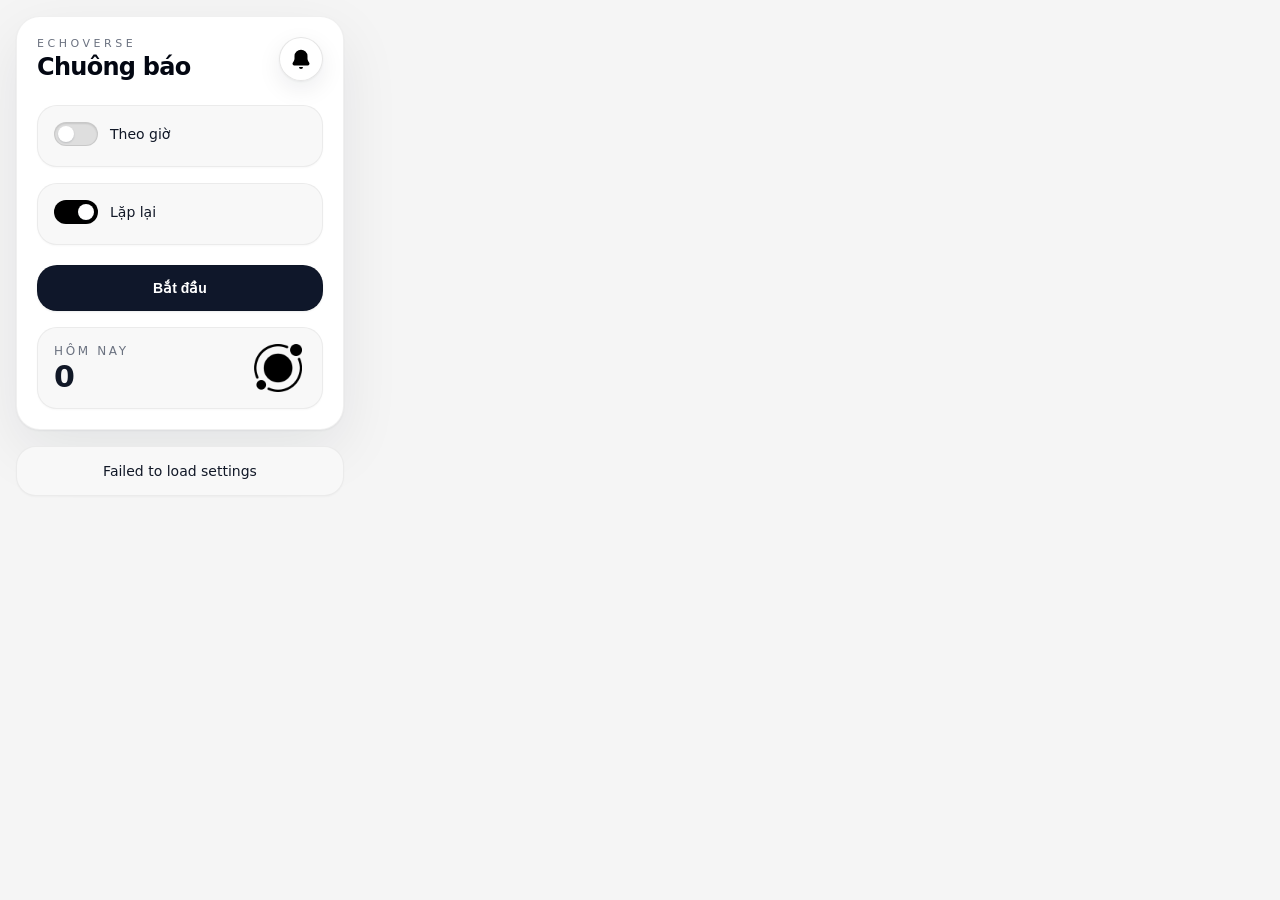
==== src/popup/index.html @ a2d14a91 "refactor: reorganize source directory structure" ====
<!doctype html>
<html lang="vi">
  <head>
    <meta charset="UTF-8" />
    <title>Echoverse</title>
    <link rel="stylesheet" href="style.css" />
  </head>

  <body class="popup-body">
    <div class="popup-shell">
      <div class="popup-header">
        <div>
          <p class="popup-kicker">Echoverse</p>
          <h2 class="popup-title">Chuông báo</h2>
        </div>
        <button
          id="sound-toggle"
          class="icon-button"
          type="button"
          aria-label="Toggle sound"
        >
          <svg
            id="sound-toggle-bell"
            xmlns="http://www.w3.org/2000/svg"
            width="24"
            height="24"
            viewBox="0 0 24 24"
            aria-hidden="true"
          >
            <path
              fill="#000000"
              d="M10,20h4a2,2,0,0,1-4,0Zm10.242-4.225L19.135,13.93a4.5,4.5,0,0,1-.64-2.313V8.99a6.5,6.5,0,0,0-12.99,0v2.627a4.5,4.5,0,0,1-.64,2.313L3.758,15.775A1.8,1.8,0,0,0,5.3,18.5H18.7a1.8,1.8,0,0,0,1.545-2.725Z"
            />
          </svg>
          <svg
            id="sound-toggle-bell-slash"
            xmlns="http://www.w3.org/2000/svg"
            width="24"
            height="24"
            viewBox="0 0 24 24"
            class="hidden"
            aria-hidden="true"
          >
            <path
              fill="#000000"
              d="M10,20h4a2,2,0,0,1-4,0ZM4.52,15.98a.5.5,0,0,0,.354-.146l11.2-11.2a.5.5,0,0,0-.045-.747A6.512,6.512,0,0,0,5.5,8.99v2.63a4.492,4.492,0,0,1-.639,2.315l-.77,1.29a.5.5,0,0,0,.429.755ZM20.707,3.293a1,1,0,0,0-1.414,0l-16,16a1,1,0,1,0,1.414,1.414L6.914,18.5H18.7a1.8,1.8,0,0,0,1.539-2.727l-1.1-1.84A4.491,4.491,0,0,1,18.5,11.62V8.99a6.446,6.446,0,0,0-.265-1.811l2.472-2.472A1,1,0,0,0,20.707,3.293Z"
            />
          </svg>
        </button>
      </div>

      <div class="stack">
        <section class="panel">
          <label class="toggle-row">
            <input id="hourly-toggle" type="checkbox" class="sr-only peer" />
            <div class="toggle-track"></div>
            <span class="label">Theo giờ</span>
          </label>
          <div id="hourly-settings" class="hidden"></div>
        </section>

        <section class="panel">
          <label class="toggle-row">
            <input
              id="recurring-toggle"
              type="checkbox"
              class="sr-only peer"
              checked
            />
            <div class="toggle-track"></div>
            <span class="label">Lặp lại</span>
          </label>

          <div id="recurring-settings" class="interval-row hidden">
            <label for="recurring-interval" class="label" style="margin-left: 0"
              >Số phút</label
            >
            <div class="interval-controls">
              <button type="button" id="decrement-button" class="step-button">
                <svg
                  class="step-icon"
                  aria-hidden="true"
                  xmlns="http://www.w3.org/2000/svg"
                  width="24"
                  height="24"
                  fill="none"
                  viewBox="0 0 24 24"
                >
                  <path
                    stroke="currentColor"
                    stroke-linecap="round"
                    stroke-linejoin="round"
                    stroke-width="2"
                    d="M5 12h14"
                  />
                </svg>
              </button>
              <span id="recurring-interval" class="interval-value">30</span>
              <button type="button" id="increment-button" class="step-button">
                <svg
                  class="step-icon"
                  aria-hidden="true"
                  xmlns="http://www.w3.org/2000/svg"
                  width="24"
                  height="24"
                  fill="none"
                  viewBox="0 0 24 24"
                >
                  <path
                    stroke="currentColor"
                    stroke-linecap="round"
                    stroke-linejoin="round"
                    stroke-width="2"
                    d="M5 12h14m-7 7V5"
                  />
                </svg>
              </button>
            </div>
          </div>
        </section>
      </div>

      <div style="margin-top: 20px">
        <button id="start-timer" type="button" class="primary-button">
          Bắt đầu
        </button>
      </div>

      <div class="panel" style="margin-top: 16px">
        <div class="stats-row">
          <div>
            <p class="today-label">Hôm nay</p>
            <p id="today-count" class="today-count">0</p>
          </div>
          <div class="logo-container">
            <img src="../../icons/icon128.png" alt="Echoverse" class="logo" />
          </div>
        </div>
      </div>
    </div>

    <div id="status-box" class="status-box hidden">
      <p id="status" class="status-text"></p>
    </div>

    <script type="module" src="script.js"></script>
  </body>
</html>
---- src/popup/style.css ----
:root {
  color-scheme: light;
  --bg: #f5f5f5;
  --card: #ffffff;
  --surface: #f8f8f8;
  --border: rgba(0, 0, 0, 0.06);
  --border-strong: rgba(0, 0, 0, 0.1);
  --text: #111827;
  --muted: #6b7280;
  --primary: #0f172a;
  --primary-hover: #000000;
  --shadow:
    0 1px 2px rgba(15, 23, 42, 0.05), 0 20px 60px rgba(15, 23, 42, 0.08);
}

* {
  box-sizing: border-box;
}

html,
body {
  margin: 0;
  min-height: 100%;
}

body {
  min-height: 100vh;
  overflow: hidden;
  padding: 16px;
  background: var(--bg);
  color: var(--text);
  font-family:
    Inter,
    system-ui,
    -apple-system,
    BlinkMacSystemFont,
    "Segoe UI",
    sans-serif;
}

.popup-body {
  width: 360px;
}

.popup-shell {
  max-width: 100%;
  border: 0.5px solid var(--border);
  border-radius: 24px;
  background: var(--card);
  padding: 20px;
  box-shadow: var(--shadow);
}

.popup-header {
  display: flex;
  align-items: flex-start;
  justify-content: space-between;
  gap: 16px;
}

.popup-kicker {
  margin: 0;
  color: var(--muted);
  font-size: 11px;
  letter-spacing: 0.32em;
  text-transform: uppercase;
}

.popup-title {
  margin: 4px 0 0;
  color: #030712;
  font-size: 24px;
  line-height: 1.1;
  letter-spacing: -0.03em;
}

.icon-button {
  display: inline-flex;
  align-items: center;
  justify-content: center;
  width: 44px;
  height: 44px;
  border: 0.5px solid rgba(0, 0, 0, 0.1);
  border-radius: 999px;
  background: rgba(255, 255, 255, 0.72);
  color: #000;
  box-shadow:
    0 1px 2px rgba(15, 23, 42, 0.05),
    0 8px 24px rgba(15, 23, 42, 0.08);
  cursor: pointer;
  transition:
    background-color 160ms ease,
    box-shadow 160ms ease,
    transform 160ms ease;
}

.icon-button:hover {
  background: rgba(255, 255, 255, 0.92);
  box-shadow:
    0 1px 2px rgba(15, 23, 42, 0.05),
    0 12px 30px rgba(15, 23, 42, 0.1);
  transform: translateY(-1px);
}

.stack {
  margin-top: 24px;
  display: grid;
  gap: 16px;
}

.panel,
.status-box {
  border: 0.5px solid rgba(0, 0, 0, 0.05);
  border-radius: 20px;
  background: var(--surface);
  padding: 16px;
  box-shadow: 0 1px 2px rgba(15, 23, 42, 0.03);
}

.sr-only {
  position: absolute;
  width: 1px;
  height: 1px;
  padding: 0;
  margin: -1px;
  overflow: hidden;
  clip: rect(0, 0, 0, 0);
  white-space: nowrap;
  border: 0;
}

.toggle-row .sr-only {
  pointer-events: none;
}

.toggle-row .label {
  cursor: pointer;
}

.toggle-row .toggle-track {
  flex: none;
}

.panel {
  overflow: hidden;
}

.toggle-row {
  display: inline-flex;
  align-items: center;
  cursor: pointer;
}

.toggle-track {
  position: relative;
  width: 44px;
  height: 24px;
  border: 0.5px solid var(--border-strong);
  border-radius: 999px;
  background: rgba(0, 0, 0, 0.1);
  box-shadow: inset 0 1px 2px rgba(0, 0, 0, 0.12);
}

.toggle-track::after {
  content: "";
  position: absolute;
  top: 3px;
  left: 3px;
  width: 16px;
  height: 16px;
  border-radius: 999px;
  background: #fff;
  box-shadow: 0 1px 2px rgba(15, 23, 42, 0.16);
  transition: transform 160ms ease;
}

.peer:focus-visible + .toggle-track {
  outline: 4px solid rgba(0, 0, 0, 0.1);
  outline-offset: 2px;
}

.peer:checked + .toggle-track {
  background: #000;
}

.peer:checked + .toggle-track::after {
  transform: translateX(20px);
}

.label {
  user-select: none;
  margin-left: 12px;
  color: var(--text);
  font-size: 14px;
  font-weight: 500;
}

.interval-row {
  display: flex;
  align-items: center;
  justify-content: space-between;
  gap: 12px;
}

.interval-controls {
  display: inline-flex;
  align-items: center;
  gap: 8px;
  border: 0.5px solid rgba(0, 0, 0, 0.1);
  border-radius: 999px;
  background: #fff;
  padding: 4px 8px;
  box-shadow: 0 1px 2px rgba(15, 23, 42, 0.04);
}

.step-button {
  display: inline-flex;
  align-items: center;
  justify-content: center;
  width: 28px;
  height: 28px;
  border: 0.5px solid rgba(0, 0, 0, 0.1);
  border-radius: 999px;
  background: #fff;
  color: #000;
  cursor: pointer;
  transition:
    background-color 160ms ease,
    transform 160ms ease;
}

.step-button:hover {
  background: #f9fafb;
  transform: translateY(-1px);
}

.interval-value {
  min-width: 40px;
  text-align: center;
  color: var(--text);
  font-size: 16px;
  font-weight: 600;
  letter-spacing: -0.02em;
  user-select: none;
}

.step-icon {
  width: 12px;
  height: 12px;
}

.primary-button {
  display: flex;
  width: 100%;
  align-items: center;
  justify-content: center;
  border: 0.5px solid var(--border-strong);
  border-radius: 20px;
  background: var(--primary);
  padding: 14px 16px;
  color: #fff;
  font-size: 14px;
  font-weight: 600;
  cursor: pointer;
  box-shadow: 0 1px 2px rgba(15, 23, 42, 0.08);
  transition:
    background-color 160ms ease,
    box-shadow 160ms ease,
    transform 160ms ease;
}

.primary-button:hover {
  background: var(--primary-hover);
  box-shadow: 0 10px 24px rgba(15, 23, 42, 0.16);
  transform: translateY(-1px);
}

.stats-row {
  display: flex;
  align-items: center;
  justify-content: space-between;
  gap: 16px;
}

.today-label {
  margin: 0;
  color: var(--muted);
  font-size: 12px;
  letter-spacing: 0.22em;
  text-transform: uppercase;
}

.today-count {
  margin: 4px 0 0;
  color: var(--text);
  font-size: 30px;
  line-height: 1;
  letter-spacing: -0.04em;
  font-weight: 600;
}

.logo-container {
  display: flex;
  align-items: center;
  justify-content: center;
  padding-right: 4px;
}

.logo {
  width: 48px;
  height: 48px;
}

.status-box {
  margin: 16px auto 0;
  text-align: center;
}

.status-text {
  margin: 0;
  color: var(--text);
  font-size: 14px;
  font-weight: 500;
}

.hidden {
  display: none !important;
}

@media (max-width: 420px) {
  body {
    width: 100%;
    padding: 12px;
  }

  .popup-shell {
    padding: 16px;
  }

  .panel,
  .status-box {
    padding: 14px;
  }
}
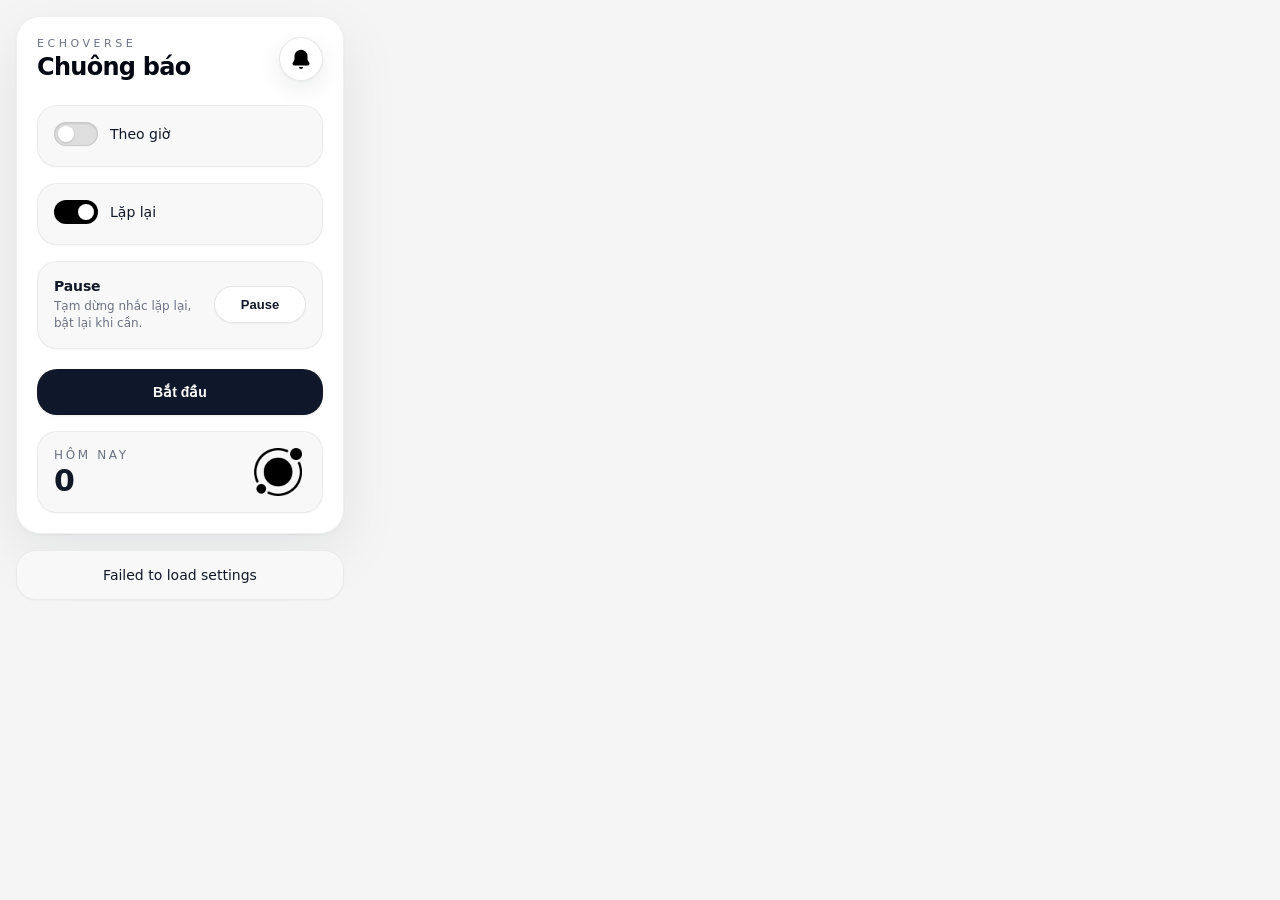
==== commit 26f3c0a7: "feat: refactor reminder logic and replace daily disable with pause" ====
--- a/src/popup/index.html
+++ b/src/popup/index.html
@@ -118,6 +118,16 @@
             </div>
           </div>
         </section>
+
+        <section class="panel pause-panel">
+          <div class="pause-copy">
+            <p class="pause-title">Pause</p>
+            <p class="pause-hint">Tạm dừng nhắc lặp lại, bật lại khi cần.</p>
+          </div>
+          <button id="pause-toggle" type="button" class="secondary-button">
+            Pause
+          </button>
+        </section>
       </div>
 
       <div style="margin-top: 20px">
--- a/src/popup/style.css
+++ b/src/popup/style.css
@@ -275,6 +275,65 @@
   transform: translateY(-1px);
 }
 
+.pause-panel {
+  display: flex;
+  align-items: center;
+  justify-content: space-between;
+  gap: 16px;
+}
+
+.pause-copy {
+  min-width: 0;
+}
+
+.pause-title {
+  margin: 0;
+  color: var(--text);
+  font-size: 14px;
+  font-weight: 600;
+  letter-spacing: -0.01em;
+}
+
+.pause-hint {
+  margin: 4px 0 0;
+  color: var(--muted);
+  font-size: 12px;
+  line-height: 1.4;
+}
+
+.secondary-button {
+  display: inline-flex;
+  align-items: center;
+  justify-content: center;
+  min-width: 92px;
+  border: 0.5px solid rgba(0, 0, 0, 0.1);
+  border-radius: 999px;
+  background: #fff;
+  padding: 10px 14px;
+  color: var(--text);
+  font-size: 13px;
+  font-weight: 600;
+  cursor: pointer;
+  box-shadow: 0 1px 2px rgba(15, 23, 42, 0.04);
+  transition:
+    background-color 160ms ease,
+    box-shadow 160ms ease,
+    transform 160ms ease,
+    opacity 160ms ease;
+}
+
+.secondary-button:hover:not(:disabled) {
+  background: #f9fafb;
+  box-shadow: 0 8px 22px rgba(15, 23, 42, 0.08);
+  transform: translateY(-1px);
+}
+
+.secondary-button:disabled {
+  cursor: not-allowed;
+  opacity: 0.5;
+  transform: none;
+}
+
 .stats-row {
   display: flex;
   align-items: center;
@@ -341,4 +400,13 @@
   .status-box {
     padding: 14px;
   }
-}
+
+  .pause-panel {
+    align-items: flex-start;
+    flex-direction: column;
+  }
+
+  .secondary-button {
+    width: 100%;
+  }
+}
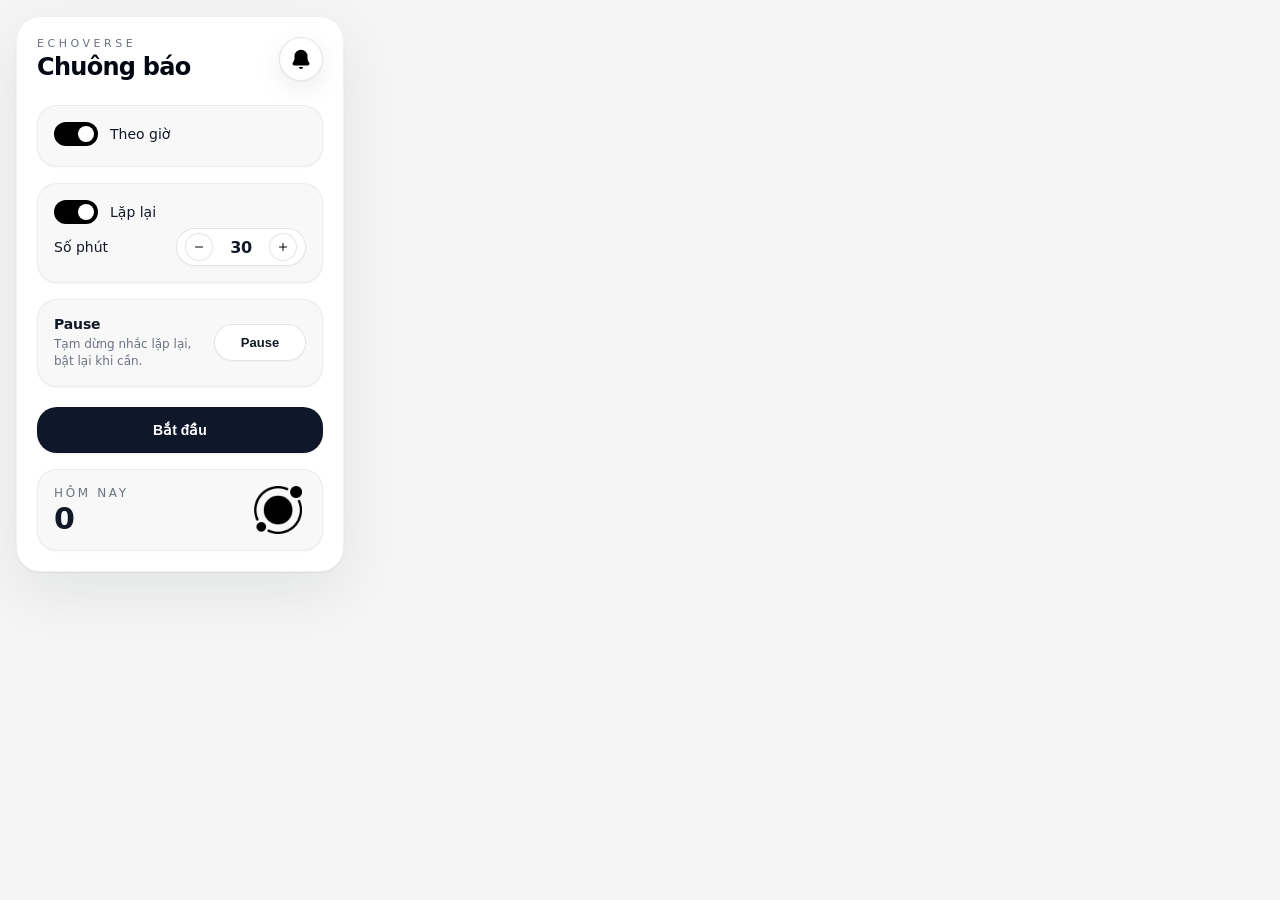
==== commit e44eed33: "feat: update icons and use black variant in popup" ====
--- a/src/popup/index.html
+++ b/src/popup/index.html
@@ -143,7 +143,11 @@
             <p id="today-count" class="today-count">0</p>
           </div>
           <div class="logo-container">
-            <img src="../../icons/icon128.png" alt="Echoverse" class="logo" />
+            <img
+              src="../../icons/icon512-black.png"
+              alt="Echoverse"
+              class="logo"
+            />
           </div>
         </div>
       </div>
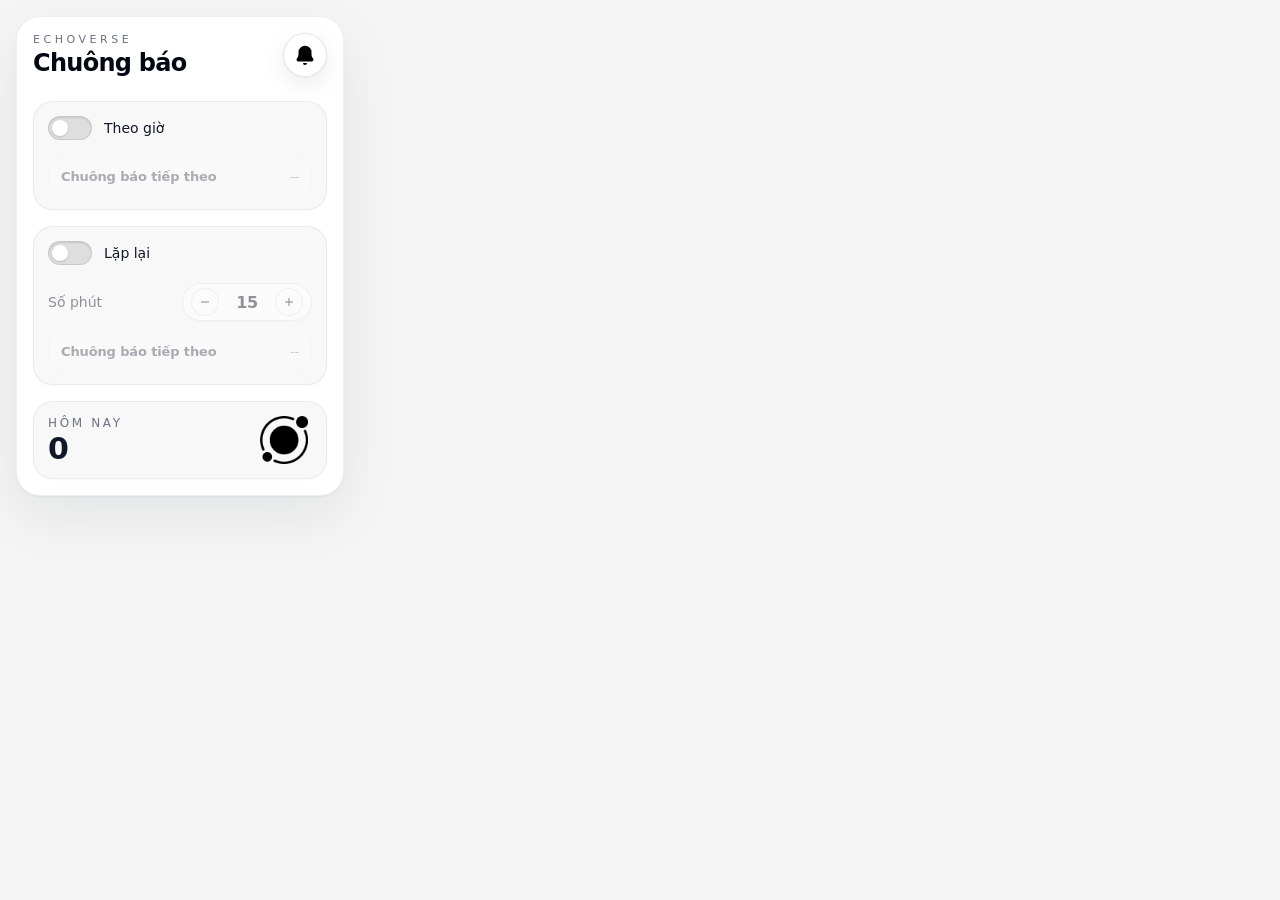
==== commit f616543b: "feat: restructure background logic - Add retry mechanism with duplicate prevention for image preload" ====
--- a/src/popup/index.html
+++ b/src/popup/index.html
@@ -56,7 +56,14 @@
             <div class="toggle-track"></div>
             <span class="label">Theo giờ</span>
           </label>
-          <div id="hourly-settings" class="hidden"></div>
+          <div id="hourly-settings" class="mode-settings">
+            <div class="next-reminder-row">
+              <span class="next-reminder-label">Chuông báo tiếp theo</span>
+              <span id="hourly-next-reminder" class="next-reminder-value"
+                >--</span
+              >
+            </div>
+          </div>
         </section>
 
         <section class="panel">
@@ -71,69 +78,61 @@
             <span class="label">Lặp lại</span>
           </label>
 
-          <div id="recurring-settings" class="interval-row hidden">
-            <label for="recurring-interval" class="label" style="margin-left: 0"
-              >Số phút</label
-            >
-            <div class="interval-controls">
-              <button type="button" id="decrement-button" class="step-button">
-                <svg
-                  class="step-icon"
-                  aria-hidden="true"
-                  xmlns="http://www.w3.org/2000/svg"
-                  width="24"
-                  height="24"
-                  fill="none"
-                  viewBox="0 0 24 24"
-                >
-                  <path
-                    stroke="currentColor"
-                    stroke-linecap="round"
-                    stroke-linejoin="round"
-                    stroke-width="2"
-                    d="M5 12h14"
-                  />
-                </svg>
-              </button>
-              <span id="recurring-interval" class="interval-value">30</span>
-              <button type="button" id="increment-button" class="step-button">
-                <svg
-                  class="step-icon"
-                  aria-hidden="true"
-                  xmlns="http://www.w3.org/2000/svg"
-                  width="24"
-                  height="24"
-                  fill="none"
-                  viewBox="0 0 24 24"
-                >
-                  <path
-                    stroke="currentColor"
-                    stroke-linecap="round"
-                    stroke-linejoin="round"
-                    stroke-width="2"
-                    d="M5 12h14m-7 7V5"
-                  />
-                </svg>
-              </button>
+          <div id="recurring-settings" class="mode-settings">
+            <div class="interval-row">
+              <label for="recurring-interval" class="label" style="margin-left: 0"
+                >Số phút</label
+              >
+              <div class="interval-controls" id="recurring-interval-controls">
+                <button type="button" id="decrement-button" class="step-button">
+                  <svg
+                    class="step-icon"
+                    aria-hidden="true"
+                    xmlns="http://www.w3.org/2000/svg"
+                    width="24"
+                    height="24"
+                    fill="none"
+                    viewBox="0 0 24 24"
+                  >
+                    <path
+                      stroke="currentColor"
+                      stroke-linecap="round"
+                      stroke-linejoin="round"
+                      stroke-width="2"
+                      d="M5 12h14"
+                    />
+                  </svg>
+                </button>
+                <span id="recurring-interval" class="interval-value">15</span>
+                <button type="button" id="increment-button" class="step-button">
+                  <svg
+                    class="step-icon"
+                    aria-hidden="true"
+                    xmlns="http://www.w3.org/2000/svg"
+                    width="24"
+                    height="24"
+                    fill="none"
+                    viewBox="0 0 24 24"
+                  >
+                    <path
+                      stroke="currentColor"
+                      stroke-linecap="round"
+                      stroke-linejoin="round"
+                      stroke-width="2"
+                      d="M5 12h14m-7 7V5"
+                    />
+                  </svg>
+                </button>
+              </div>
+            </div>
+            <div class="next-reminder-row">
+              <span class="next-reminder-label">Chuông báo tiếp theo</span>
+              <span id="recurring-next-reminder" class="next-reminder-value"
+                >--</span
+              >
             </div>
           </div>
         </section>
-
-        <section class="panel pause-panel">
-          <div class="pause-copy">
-            <p class="pause-title">Pause</p>
-            <p class="pause-hint">Tạm dừng nhắc lặp lại, bật lại khi cần.</p>
-          </div>
-          <button id="pause-toggle" type="button" class="secondary-button">
-            Pause
-          </button>
-        </section>
-      </div>
-
-      <div style="margin-top: 20px">
-        <button id="start-timer" type="button" class="primary-button">
-          Bắt đầu
-        </button>
       </div>
 
       <div class="panel" style="margin-top: 16px">
--- a/src/popup/style.css
+++ b/src/popup/style.css
@@ -25,7 +25,9 @@
 
 body {
   min-height: 100vh;
+  width: 100%;
   overflow: hidden;
+  user-select: none;
   padding: 16px;
   background: var(--bg);
   color: var(--text);
@@ -47,7 +49,7 @@
   border: 0.5px solid var(--border);
   border-radius: 24px;
   background: var(--card);
-  padding: 20px;
+  padding: 16px;
   box-shadow: var(--shadow);
 }
 
@@ -143,6 +145,7 @@
 
 .panel {
   overflow: hidden;
+  padding: 14px;
 }
 
 .toggle-row {
@@ -188,7 +191,6 @@
 }
 
 .label {
-  user-select: none;
   margin-left: 12px;
   color: var(--text);
   font-size: 14px;
@@ -200,6 +202,12 @@
   align-items: center;
   justify-content: space-between;
   gap: 12px;
+}
+
+.mode-settings {
+  display: grid;
+  gap: 12px;
+  margin-top: 14px;
 }
 
 .interval-controls {
@@ -241,7 +249,44 @@
   font-size: 16px;
   font-weight: 600;
   letter-spacing: -0.02em;
-  user-select: none;
+}
+
+.mode-settings.disabled {
+  opacity: 0.45;
+}
+
+.mode-settings.disabled .step-button {
+  pointer-events: none;
+}
+
+.mode-settings.disabled .next-reminder-row {
+  opacity: 0.75;
+}
+
+.next-reminder-row {
+  display: flex;
+  align-items: center;
+  justify-content: space-between;
+  gap: 12px;
+  padding: 10px 12px;
+  border-radius: 14px;
+  background: rgba(255, 255, 255, 0.65);
+  border: 0.5px solid rgba(0, 0, 0, 0.05);
+}
+
+.next-reminder-label {
+  color: var(--text);
+  font-size: 13px;
+  font-weight: 600;
+  letter-spacing: -0.01em;
+}
+
+.next-reminder-value {
+  color: var(--muted);
+  font-size: 13px;
+  font-weight: 400;
+  letter-spacing: -0.01em;
+  text-align: right;
 }
 
 .step-icon {
@@ -275,65 +320,6 @@
   transform: translateY(-1px);
 }
 
-.pause-panel {
-  display: flex;
-  align-items: center;
-  justify-content: space-between;
-  gap: 16px;
-}
-
-.pause-copy {
-  min-width: 0;
-}
-
-.pause-title {
-  margin: 0;
-  color: var(--text);
-  font-size: 14px;
-  font-weight: 600;
-  letter-spacing: -0.01em;
-}
-
-.pause-hint {
-  margin: 4px 0 0;
-  color: var(--muted);
-  font-size: 12px;
-  line-height: 1.4;
-}
-
-.secondary-button {
-  display: inline-flex;
-  align-items: center;
-  justify-content: center;
-  min-width: 92px;
-  border: 0.5px solid rgba(0, 0, 0, 0.1);
-  border-radius: 999px;
-  background: #fff;
-  padding: 10px 14px;
-  color: var(--text);
-  font-size: 13px;
-  font-weight: 600;
-  cursor: pointer;
-  box-shadow: 0 1px 2px rgba(15, 23, 42, 0.04);
-  transition:
-    background-color 160ms ease,
-    box-shadow 160ms ease,
-    transform 160ms ease,
-    opacity 160ms ease;
-}
-
-.secondary-button:hover:not(:disabled) {
-  background: #f9fafb;
-  box-shadow: 0 8px 22px rgba(15, 23, 42, 0.08);
-  transform: translateY(-1px);
-}
-
-.secondary-button:disabled {
-  cursor: not-allowed;
-  opacity: 0.5;
-  transform: none;
-}
-
 .stats-row {
   display: flex;
   align-items: center;
@@ -371,8 +357,25 @@
 }
 
 .status-box {
-  margin: 16px auto 0;
+  position: fixed;
+  left: 50%;
+  top: 16px;
+  padding: 8px;
+  z-index: 50;
+  width: 240px;
+  margin: 0;
   text-align: center;
+  transform: translate(-50%, -16px);
+  opacity: 0;
+  pointer-events: none;
+  box-shadow:
+    0 10px 24px rgba(15, 23, 42, 0.12),
+    0 2px 6px rgba(15, 23, 42, 0.06);
+  will-change: transform, opacity;
+  transition:
+    transform 260ms cubic-bezier(0.22, 1, 0.36, 1),
+    opacity 260ms cubic-bezier(0.22, 1, 0.36, 1),
+    box-shadow 240ms ease;
 }
 
 .status-text {
@@ -382,31 +385,19 @@
   font-weight: 500;
 }
 
+.status-box.visible {
+  transform: translate(-50%, 0);
+  opacity: 1;
+  visibility: visible;
+}
+
+.status-box.hidden {
+  display: block !important;
+  opacity: 0;
+  transform: translate(-50%, -20px);
+  visibility: hidden;
+}
+
 .hidden {
   display: none !important;
 }
-
-@media (max-width: 420px) {
-  body {
-    width: 100%;
-    padding: 12px;
-  }
-
-  .popup-shell {
-    padding: 16px;
-  }
-
-  .panel,
-  .status-box {
-    padding: 14px;
-  }
-
-  .pause-panel {
-    align-items: flex-start;
-    flex-direction: column;
-  }
-
-  .secondary-button {
-    width: 100%;
-  }
-}
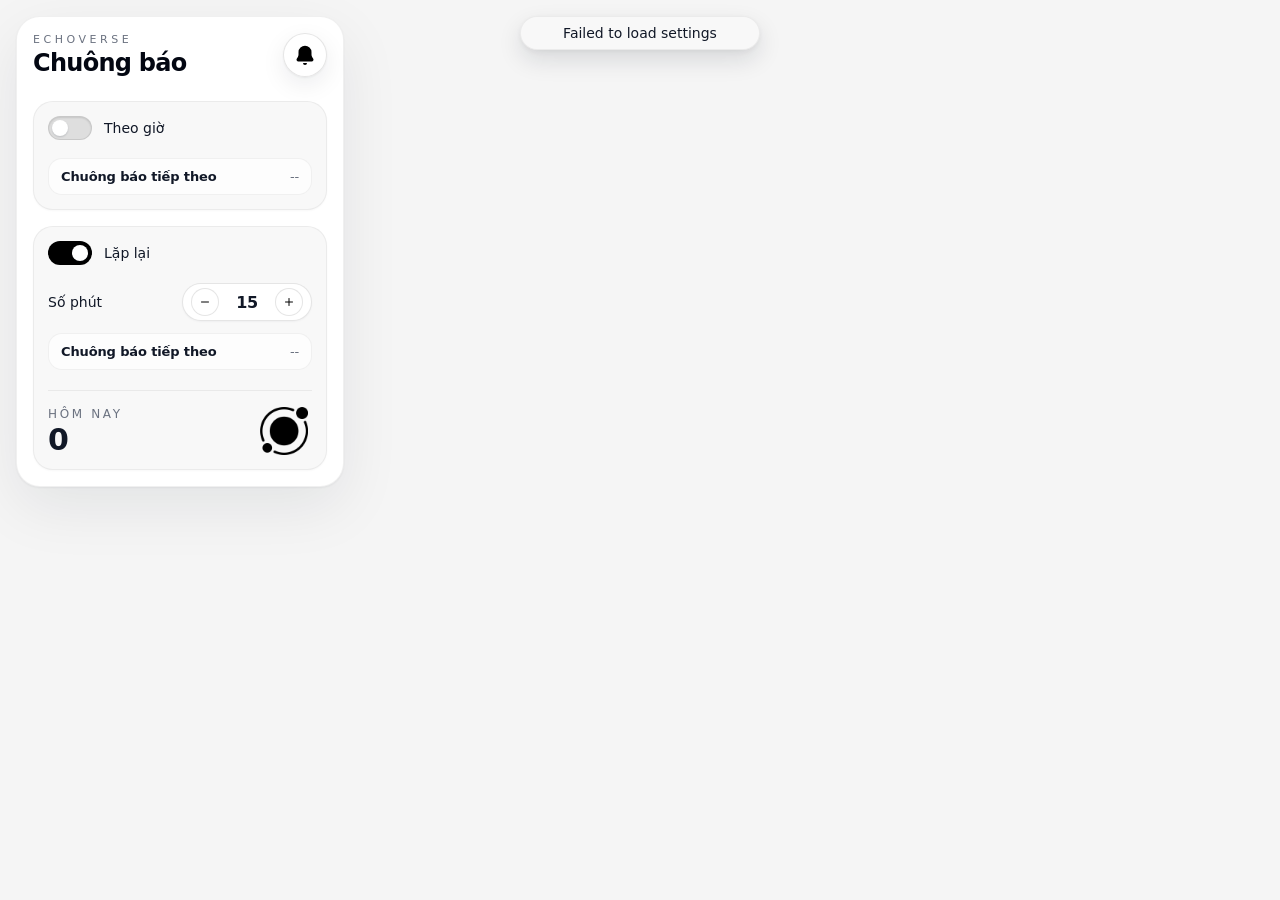
==== commit 6bd209dd: "feat: update stats logic" ====
--- a/src/popup/index.html
+++ b/src/popup/index.html
@@ -131,25 +131,23 @@
                 >--</span
               >
             </div>
+            <div class="stats-row">
+              <div>
+                <p class="today-label">Hôm nay</p>
+                <p id="today-count" class="today-count">0</p>
+              </div>
+              <div class="logo-container">
+                <img
+                  src="../../icons/icon512-black.png"
+                  alt="Echoverse"
+                  class="logo"
+                />
+              </div>
+            </div>
           </div>
         </section>
       </div>
 
-      <div class="panel" style="margin-top: 16px">
-        <div class="stats-row">
-          <div>
-            <p class="today-label">Hôm nay</p>
-            <p id="today-count" class="today-count">0</p>
-          </div>
-          <div class="logo-container">
-            <img
-              src="../../icons/icon512-black.png"
-              alt="Echoverse"
-              class="logo"
-            />
-          </div>
-        </div>
-      </div>
     </div>
 
     <div id="status-box" class="status-box hidden">
--- a/src/popup/style.css
+++ b/src/popup/style.css
@@ -325,6 +325,9 @@
   align-items: center;
   justify-content: space-between;
   gap: 16px;
+  margin-top: 8px;
+  padding-top: 16px;
+  border-top: 0.5px solid var(--border);
 }
 
 .today-label {
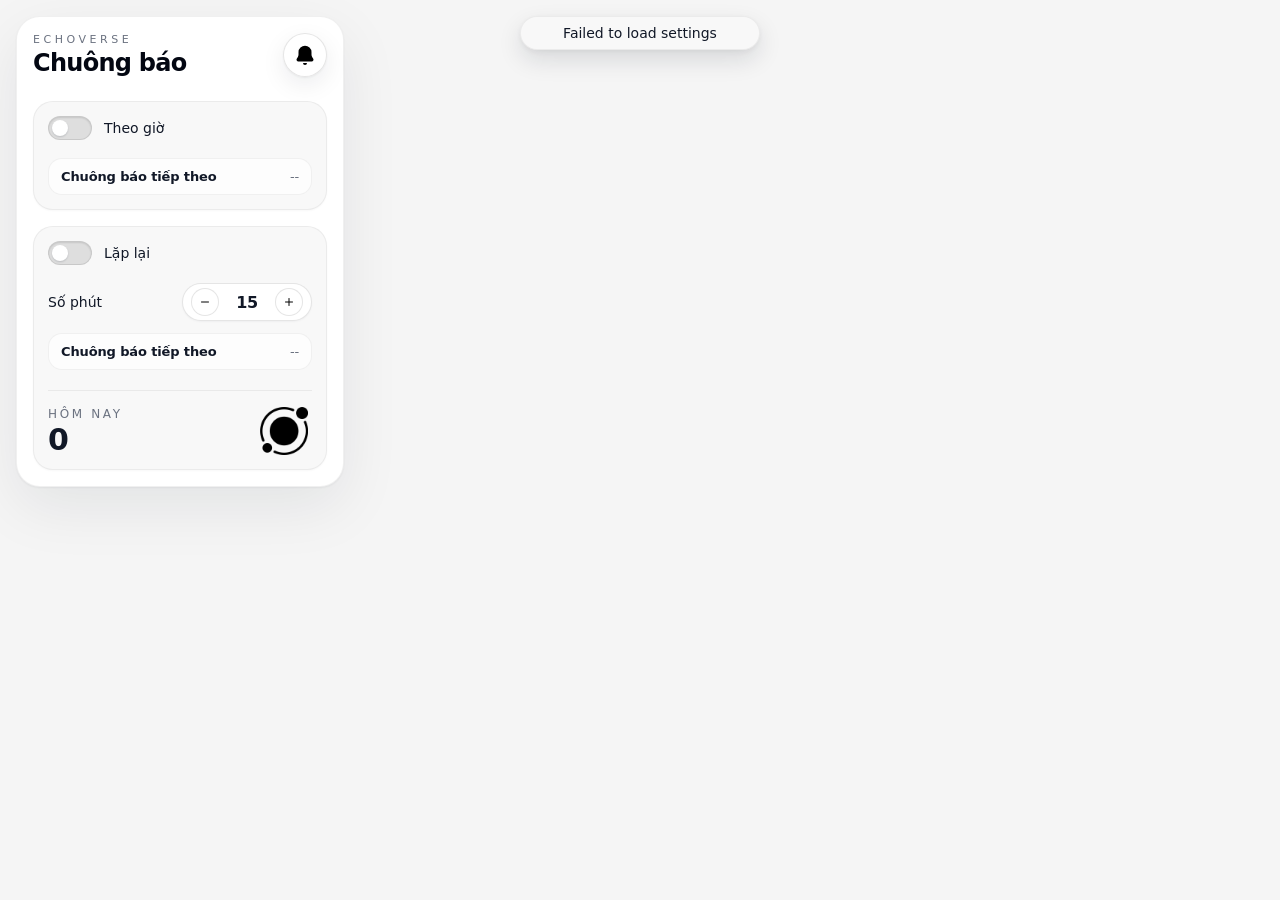
==== commit f1f9abf3: "refactor: update recurring settings UI and update manifest description" ====
--- a/src/popup/index.html
+++ b/src/popup/index.html
@@ -68,19 +68,17 @@
 
         <section class="panel">
           <label class="toggle-row">
-            <input
-              id="recurring-toggle"
-              type="checkbox"
-              class="sr-only peer"
-              checked
-            />
+            <input id="recurring-toggle" type="checkbox" class="sr-only peer" />
             <div class="toggle-track"></div>
             <span class="label">Lặp lại</span>
           </label>
 
           <div id="recurring-settings" class="mode-settings">
             <div class="interval-row">
-              <label for="recurring-interval" class="label" style="margin-left: 0"
+              <label
+                for="recurring-interval"
+                class="label"
+                style="margin-left: 0"
                 >Số phút</label
               >
               <div class="interval-controls" id="recurring-interval-controls">
@@ -147,7 +145,6 @@
           </div>
         </section>
       </div>
-
     </div>
 
     <div id="status-box" class="status-box hidden">
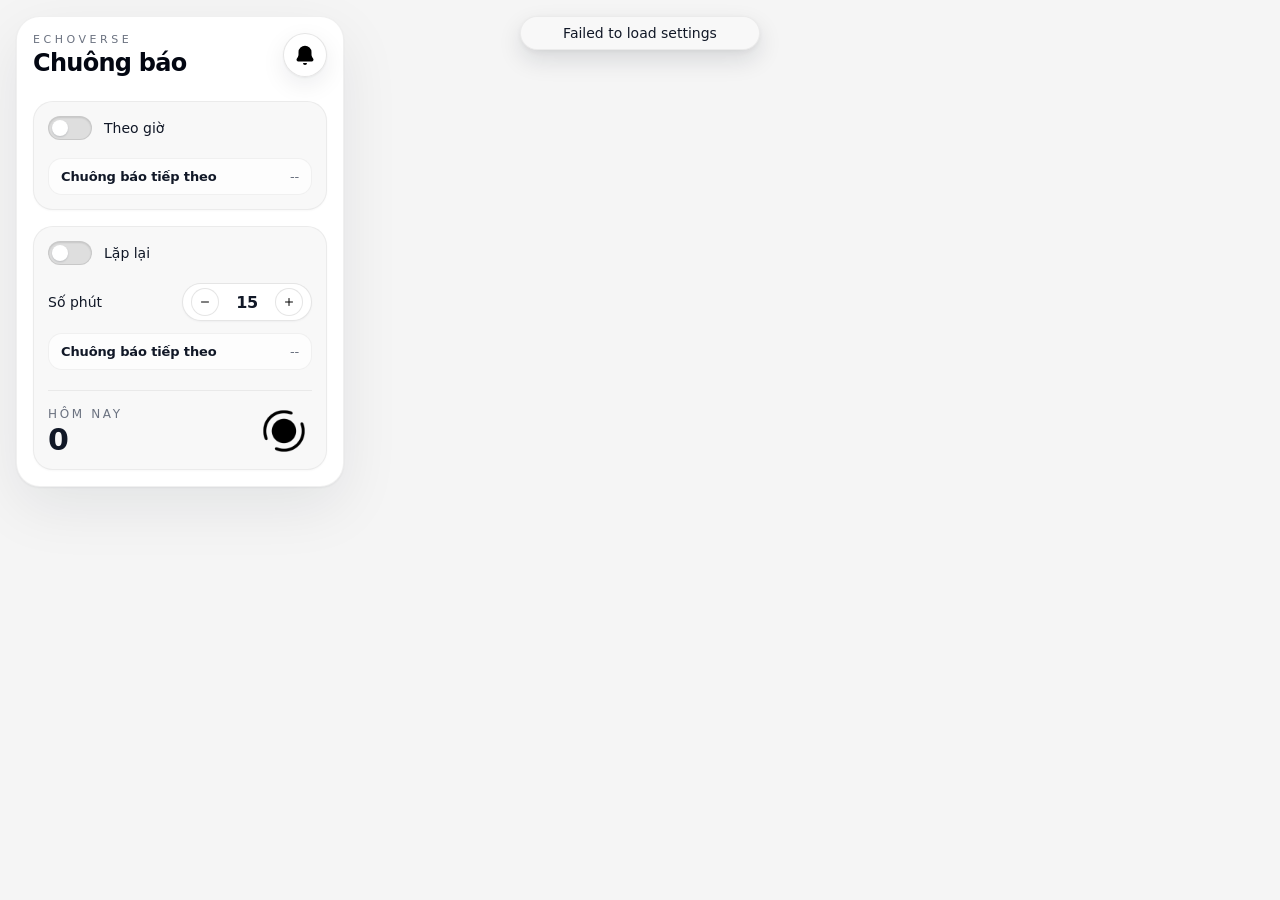
==== commit 0c69add5: "chore: bump version to 0.6.5 and update icon assets" ====
--- a/src/popup/index.html
+++ b/src/popup/index.html
@@ -136,7 +136,7 @@
               </div>
               <div class="logo-container">
                 <img
-                  src="../../icons/icon512-black.png"
+                  src="../../icons/icon128-black.png"
                   alt="Echoverse"
                   class="logo"
                 />
